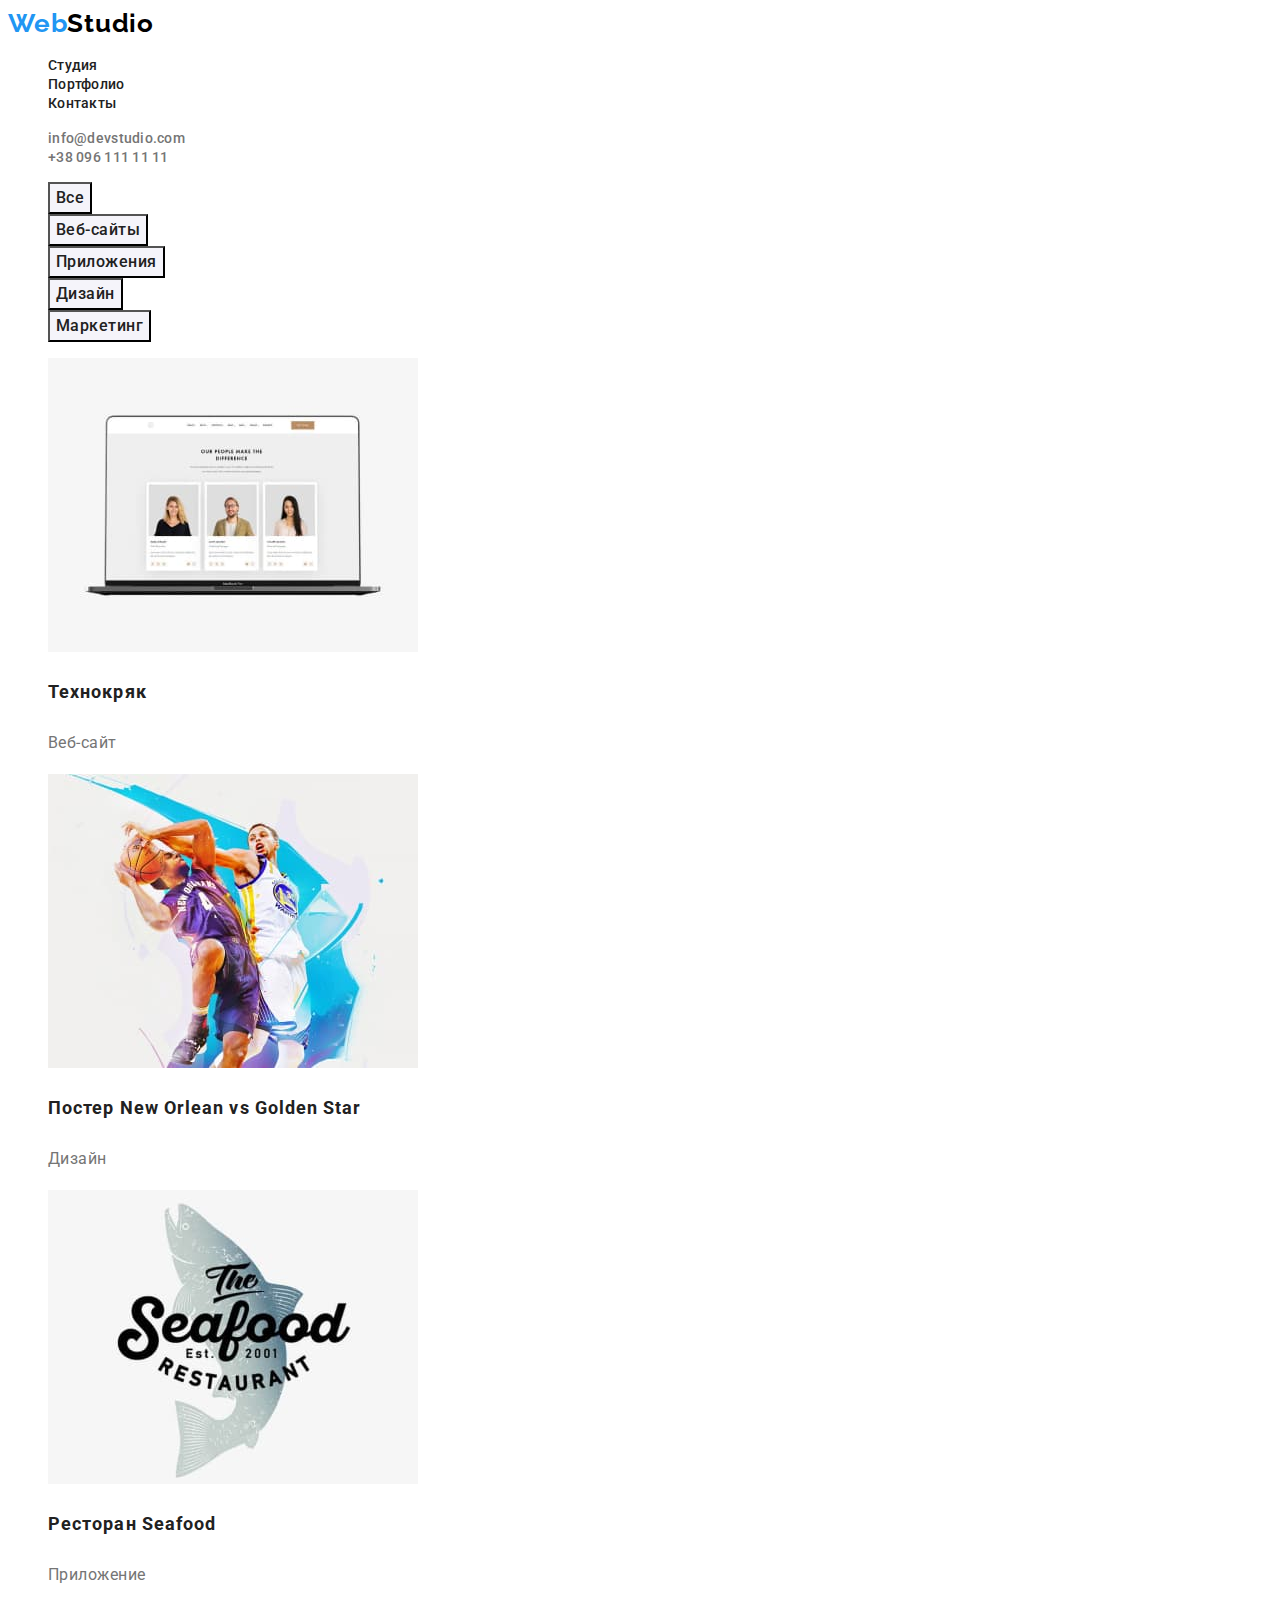
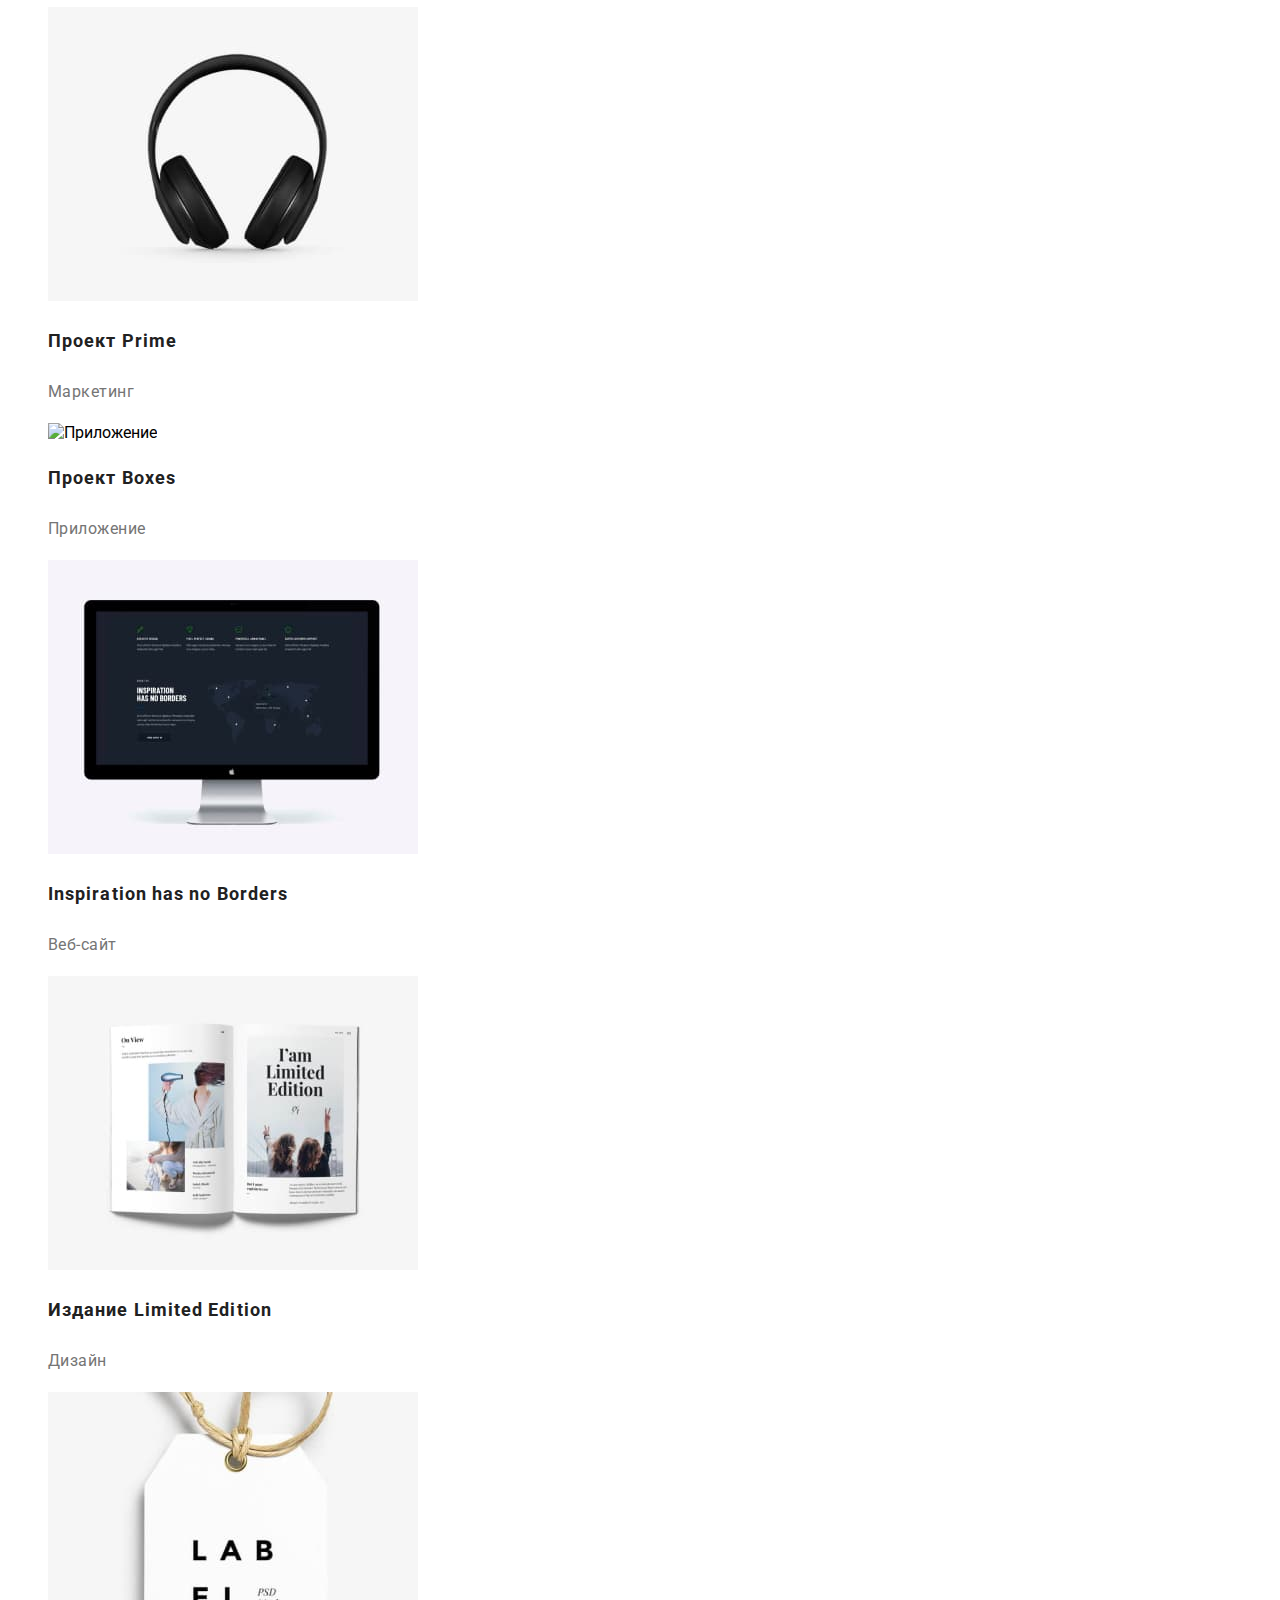
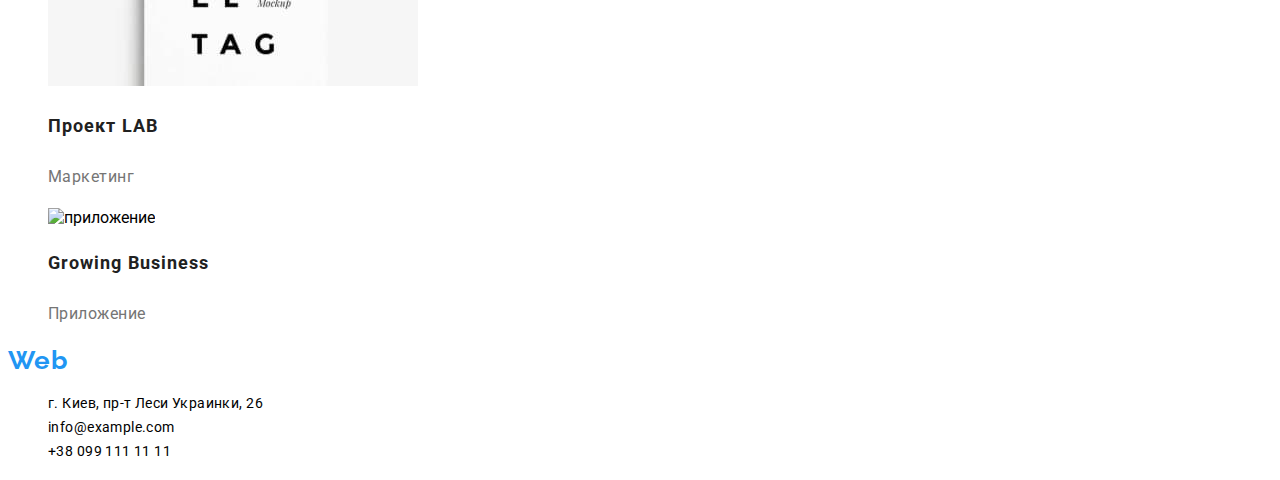
==== portfolio.html @ 3e943349 "дз 3" ====
<!DOCTYPE html>
<html lang="ru">
<head>
    <meta charset="UTF-8">
    <meta http-equiv="X-UA-Compatible" content="IE=edge">
    <meta name="viewport" content="width=device-width, initial-scale=1.0">
    <title>Портфолио</title>
    <link rel="preconnect" href="https://fonts.googleapis.com">
    <link rel="preconnect" href="https://fonts.gstatic.com" crossorigin>
    <link href="https://fonts.googleapis.com/css2?family=Raleway:wght@700&family=Roboto:wght@400;500;700;900&display=swap"
        rel="stylesheet">

    <link rel="stylesheet" href="./css/styles.css">
</head>

<body>
<!---HEADER-->
<header class="page-header">
    <nav class="pege-nav">
        <a class="link logo" href="WebStudio" lang="en">Web<span class="logodark">Studio</span></a>
        <ul class="menu list">
            <li class="menu-item">
                <a class="menu-link link" href="index.html">Студия</a>
            </li>
            <li class="menu-item">
                <a class="menu-link link" href="">Портфолио</a>
            </li>
            <li class="menu-item">
                <a class="menu-link link" href="">Контакты</a>
            </li>
        </ul>
    </nav>
    <ul class="list">
        <li>
            <a class="contact-email link" href="mailto:info@devstudio.com">info@devstudio.com</a>
        </li>
        <li>
            <a class="contact-phone-number link" href="tel:+380961111111">+38 096 111 11 11</a>
        </li>
    </ul>
</header>

<main>
 <!-- GALLERY -->
<section>
    <ul>
       <li class="list">
            <button class="gallery-btn" type="button">Все</button>
       </li>
       <li class="list">
            <button class="gallery-btn" type="button">Веб-сайты</button>
       </li>
       <li class="list">
            <button class="gallery-btn" type="button">Приложения</button>
        </li>
       <li class="list">
            <button class="gallery-btn" type="button">Дизайн</button>
       </li>
       <li class="list">
            <button class="gallery-btn" type="button">Маркетинг</button>
       </li>
    </ul>
    <ul>
        <li class="list">
            <img
                src="./imeges/gallery/websitetehno.jpg"
                alt="Веб-сайт"
                width="370"
                height="294">
            <h3 class="project">Технокряк</h3>
            <p class="form-project">Веб-сайт</p>    
        </li>
        <li class="list">
            <img
            src="./imeges/gallery/designgoldrnstar.jpg"
            alt="Дизайн"
            width="370"
            height="294"></li>
            <h3 class="project">Постер <span lang="en">New Orlean vs Golden Star</span></h3>
            <p class="form-project">Дизайн</p>
        
        <li class="list">
            <img
                src="./imeges/gallery/applicsea.jpg"
                alt="Приложение"
                width="370"
                height="294">
                <h3 class="project">Ресторан <span lang="en">Seafood</span></h3>
                <p class="form-project">Приложение</p>             
        </li>
        <li class="list">
            <img
                src="./imeges/gallery/marketingprime.jpg"
                alt="Маркетинг"
                width="370"
                height="294">
                <h3 class="project">Проект <span lang="en">Prime</span></h3>
                <p class="form-project">Маркетинг</p> 
        </li>
        <li class="list">
            <img
                src="./imeges/gallery/applicboxes.jpg"
                alt="Приложение"
                width="370"
                height="294">
                <h3 class="project">Проект <span lang="en">Boxes</span></h3>
                <p class="form-project">Приложение</p> 
        </li>
        <li class="list">
            <img
                src="./imeges/gallery/websiteborders.jpg"
                alt="Веб-сайт"
                width="370"
                height="294">
                <h3 class="project" lang="en">Inspiration has no Borders</h3>
                <p class="form-project">Веб-сайт</p> 
        </li>
        <li class="list">
            <img
                src="./imeges/gallery/designedition.jpg"
                alt="Дизайн"
                width="370"
                height="294">
                <h3 class="project">Издание <span lang="en">Limited Edition</span></h3>
                <p class="form-project">Дизайн</p> 
        </li>
        <li class="list">
            <img
                src="./imeges/gallery/mahketinglab.jpg"
                alt="Маркетинг"
                width="370"
                height="294">
                <h3 class="project">Проект <span lang="en">LAB</span></h3>
                <p class="form-project">Маркетинг</p> 
        </li>
        <li class="list">
            <img
                src="./imeges/gallery/applicbusiness.jpg"
                alt="приложение"
                width="370"
                height="294">
                <h3 class="project" lang="en">Growing Business</h3>
                <p class="form-project">Приложение</p> 

        </li>
    </ul>
</section>
  
</main>
<!--FOOTER-->
<footer>
    <a class="link logo" href="WebStudio" lang="en">Web<span class="logolight">Studio</span></a>
    <address>
        <ul class="list">
            <li>
                <a class="link adress"
                href="https://goo.gl/maps/aPMMfaf2fwCcFUGt7"
                target="_blank" 
                rel="noopenen noreferrer">
                г. Киев, пр-т Леси Украинки, 26
            </a>
            </li>
            <li>
                <a class="link connection" href="mailto:info@example.com">info@example.com</a>
            </li>
            <li>
                <a class="link connection" href="tel:+380991111111">+38 099 111 11 11</a>
            </li>
        </ul>
    </address>
</footer>


</body>
</html>
---- css/styles.css ----
:root {
   --accent-background-dark:#2F303A;
   --accent-color-text:#757575;
   --accent-color-header: #212121;
}

.list {
    list-style: none;
}

.link {
    text-decoration: none;

}

body {
font-family: 'Roboto', sans-serif;
}
/*================COMPONENTS===============*/

/*================/COMPONENTS==============*/

/*================HEADER===============*/
.page-header {

}

.pege-nav {

}

.logo {
    font-family: 'Raleway', sans-serif;
    font-weight: 700;
    font-size: 26px;
    line-height: 1.19;
    letter-spacing: 0.03em;
    color: #2196F3;
}
.logodark {
    color: #000;
}
.menu {

}

.menu-item {

}

.menu-link {
    font-family: 'Roboto', sans-serif;
    font-weight: 500;
    font-size: 14px;
    line-height: 1.14;
    letter-spacing: 0.02em;
    color:var(--accent-color-header);

}
.menu-link:hover,
.menu-link:focus {
    color: #2196F3;
}

.contact-phone-number {
    font-weight: 500;
    font-size: 14px;
    line-height: 1.14;
    letter-spacing: 0.02em;
    color:var(--accent-color-text);
}
.contact-phone-number:hover,
.contact-phone-number:focus {
    color: #2196F3;
}

.contact-email {
    font-weight: 500;
    font-size: 14px;
    line-height: 1.14;
    letter-spacing: 0.02em;
    color:var(--accent-color-text);
}

.contact-email:hover,
.contact-email:focus {
    color: #2196F3;
}
/*================/HEADER===============*/

/*==============HERO=======================*/
.main-title {
    font-weight: 900;
    font-size: 44px;
    line-height: 1.36;
    text-align: center;
    letter-spacing: 0.06em;
    text-transform: uppercase;
    color: #000;
    /*color: #FFFFFF;*/
}

.modal-btn {
    font-family: 'Roboto', sans-serif;
    width: 200px;
    background: #2196F3;
    box-shadow: 0px 4px 4px rgba(0, 0, 0, 0.15);
    border-radius: 4px;
    cursor: pointer;
    font-weight: 700;
    font-size: 16px;
    line-height: 1.88;
    letter-spacing: 0.06em;
    color: #FFFFFF;
}
/*==============/HERO=======================*/

/*===============DESCRIPTION==========*/
.section-description {
    font-weight: 400;
    font-size: 14px;
    line-height: 1.71;
    letter-spacing: 0.03em;
    color:var(--accent-color-text);
}

.title-description {
    font-weight: 700;
    font-size: 14px;
    line-height: 1.14;
    letter-spacing: 0.03em;
    text-transform: uppercase;
    color:var(--accent-color-header);
}
/*===============/DESCRIPTION==========*/

/*===========COLLECTIVE===============*/
.name {
    font-weight: 500;
    font-size: 16px;
    line-height: 1.19;
    text-align: center;
    letter-spacing: 0.03em;
    color:var(--accent-color-header);
}

.profession {
    font-weight: 400;
    font-size: 16px;
    line-height: 1.19;
    text-align: center;
    letter-spacing: 0.03em;
    color:var(--accent-color-text);
}

.title-section {
    font-weight: 700;
    font-size: 36px;
    line-height: 1.17;
    text-align: center;
    letter-spacing: 0.03em;
    color:var(--accent-color-header);
}
/*===========/COLLECTIVE===============*/

/*==============GALLERY================*/
.services {
    font-weight: 500;
    font-size: 16px;
    line-height: 1.63;
    text-align: center;
    letter-spacing: 0.03em;
    color: var(--accent-color-header);
}
 .gallery-btn {
    font-family: 'Roboto', sans-serif;
    font-weight: 500;
    font-size: 16px;
    line-height: 1.63;
    text-align: center;
    letter-spacing: 0.03em;
    color: var(--accent-color-header);
    background: #F5F4FA;   

 }
 .gallery-btn:hover,
 .gallery-btn:focus {
    color: #FFFFFF;
    background: #2196F3;
 }

 .project {
    font-weight: 700;
    font-size: 18px;
    line-height: 2;
    letter-spacing: 0.06em;
    color: var(--accent-color-header);
 }

.form-project {
    font-weight: 400;
    font-size: 16px;
    line-height: 1.88;
    letter-spacing: 0.03em;
    color:var(--accent-color-text);
}


/*==============/GALLERY================*/

/*================FOOTER========*/
.logolight {
    color: #FFFFFF;
}

.adress {
    font-style: normal;
    font-weight: 400;
    font-size: 14px;
    line-height: 1.71;
    letter-spacing: 0.03em;
    color: #000;
    /*color: #FFFFFF;*/
}

.connection {
    font-style: normal;
    font-weight: 400;
    font-size: 14px;
    line-height: 1.71;
    letter-spacing: 0.03em;
    color: #000;
    /*color: rgba(255, 255, 255, 0.6);*/
}
/*=================/FOOTER========*/
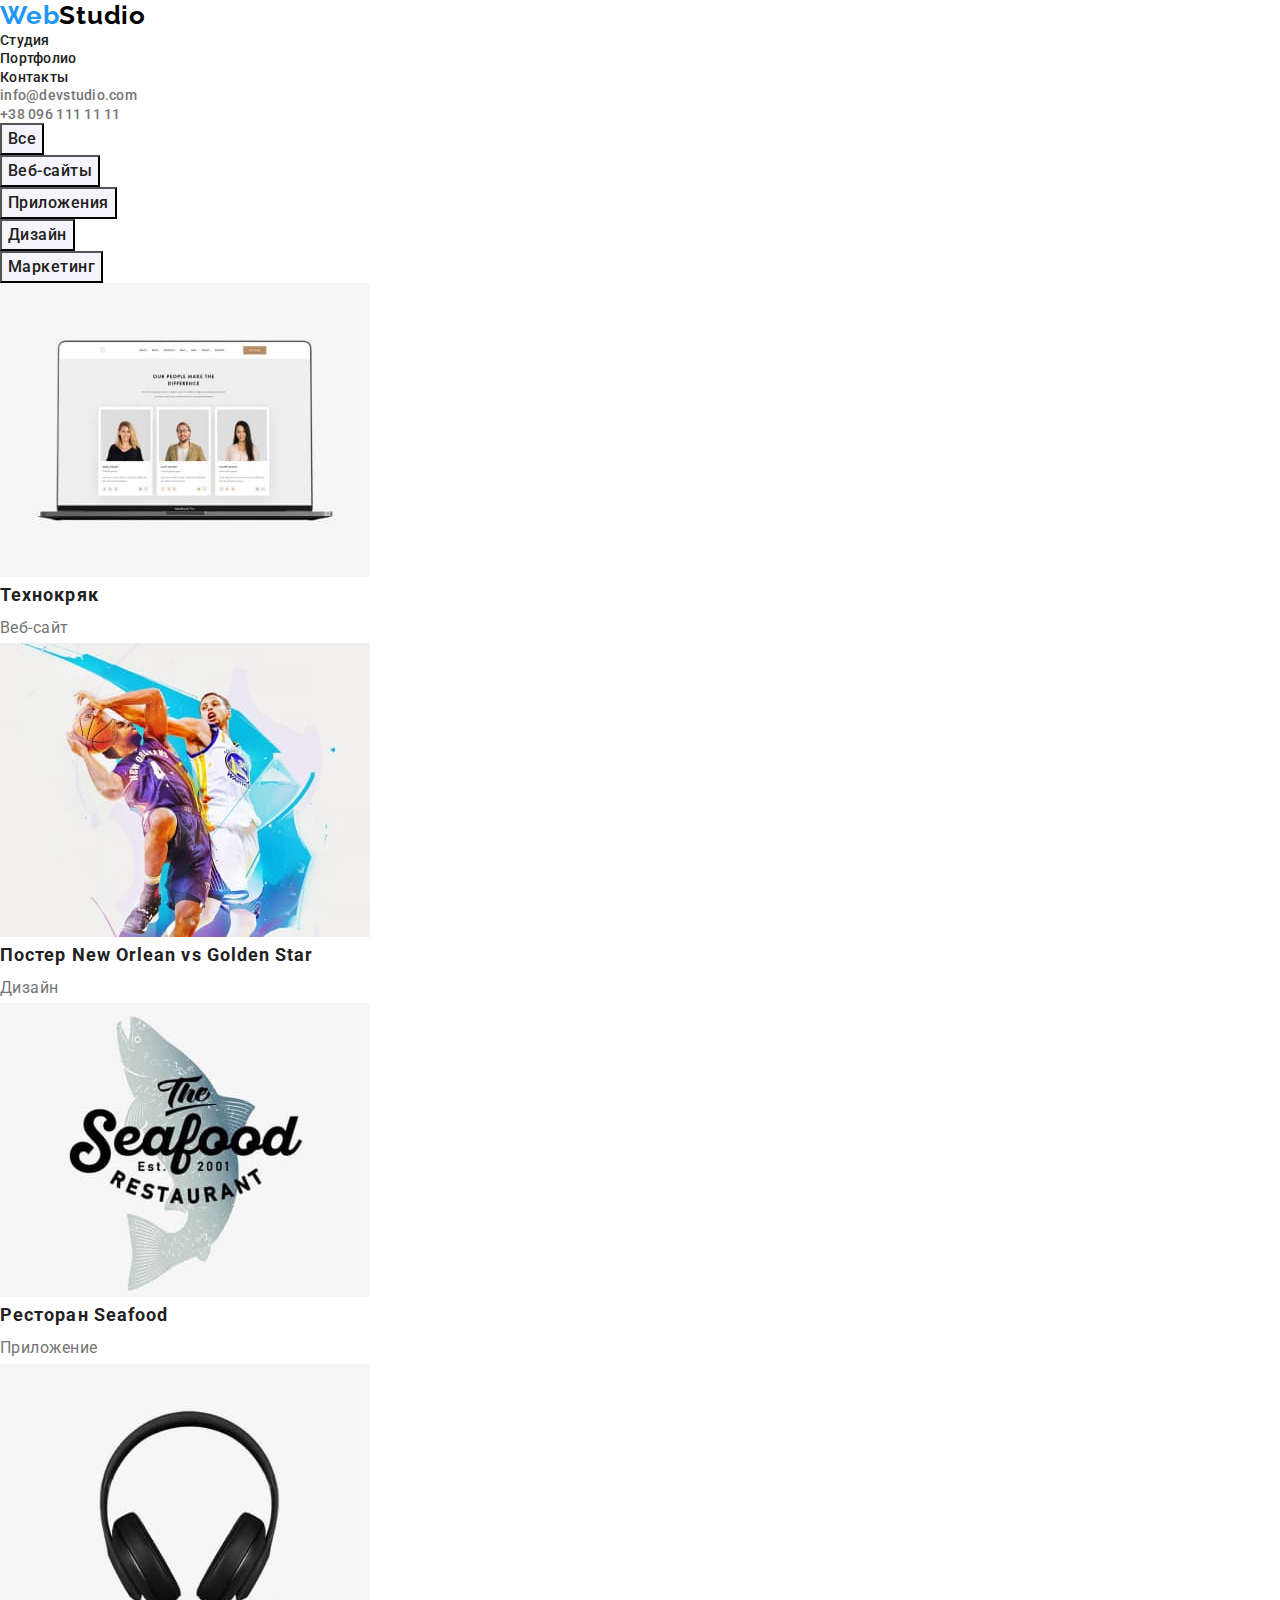
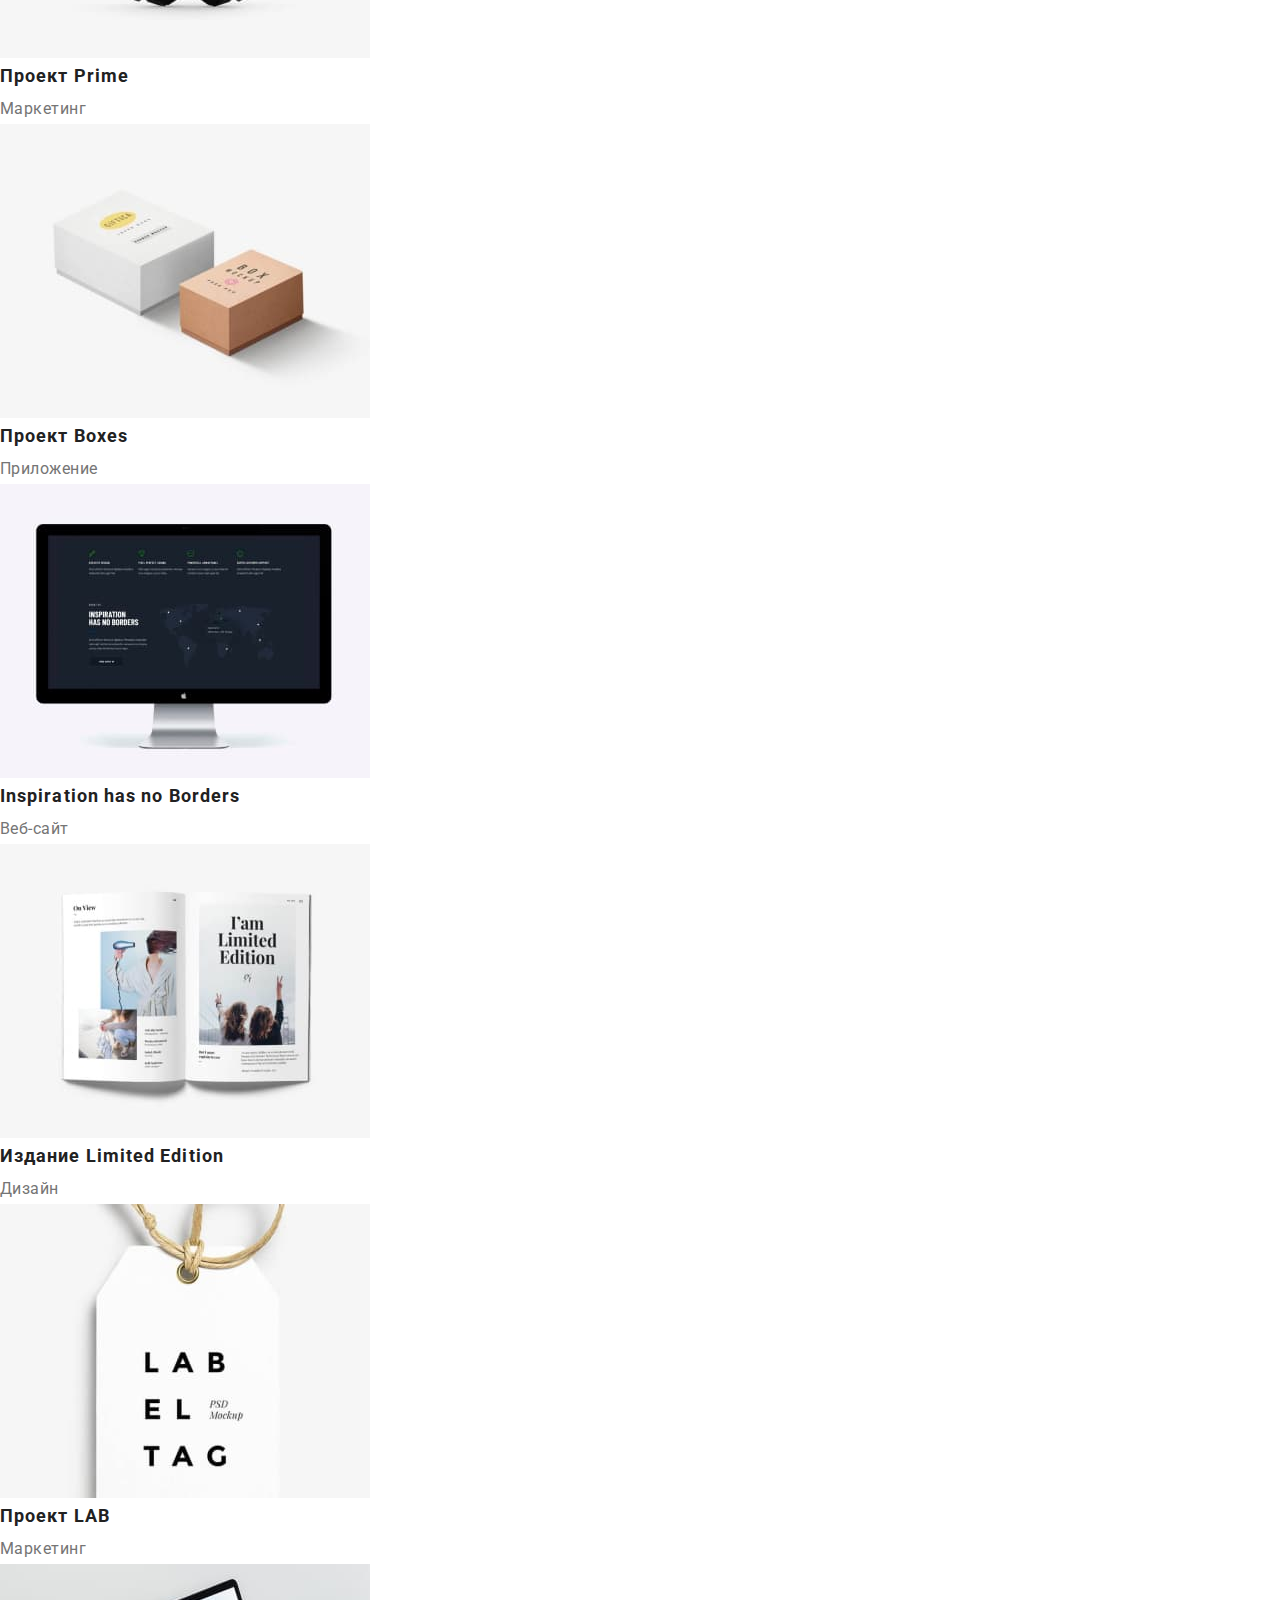
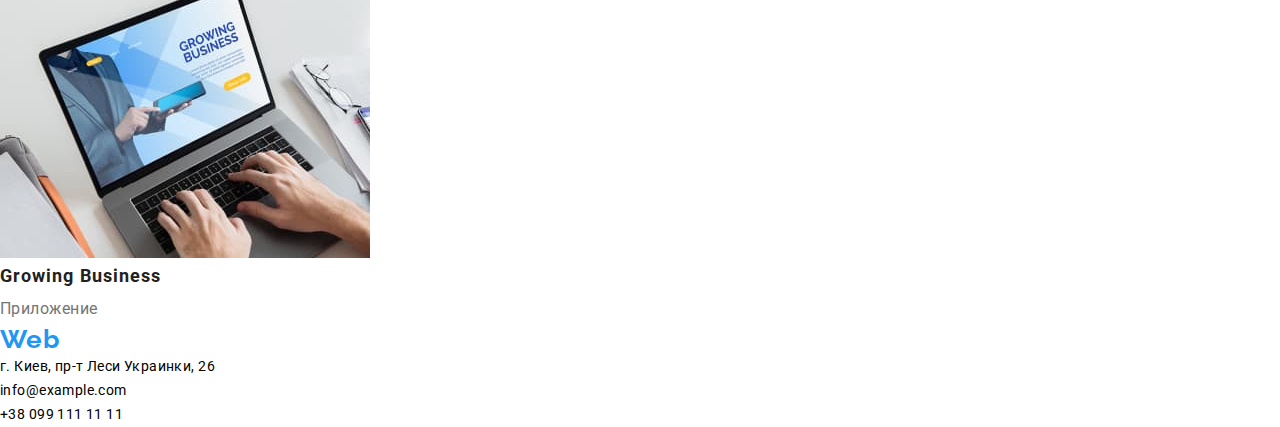
==== commit 455245d5: "дз 3 основа" ====
--- a/portfolio.html
+++ b/portfolio.html
@@ -5,6 +5,7 @@
     <meta http-equiv="X-UA-Compatible" content="IE=edge">
     <meta name="viewport" content="width=device-width, initial-scale=1.0">
     <title>Портфолио</title>
+    <link rel="stylesheet" href="https://cdn.jsdelivr.net/npm/modern-normalize@1.1.0/modern-normalize.min.css">
     <link rel="preconnect" href="https://fonts.googleapis.com">
     <link rel="preconnect" href="https://fonts.gstatic.com" crossorigin>
     <link href="https://fonts.googleapis.com/css2?family=Raleway:wght@700&family=Roboto:wght@400;500;700;900&display=swap"
--- a/css/styles.css
+++ b/css/styles.css
@@ -2,6 +2,7 @@
    --accent-background-dark:#2F303A;
    --accent-color-text:#757575;
    --accent-color-header: #212121;
+   --blue-color:#2196F3;
 }
 
 .list {
@@ -10,8 +11,30 @@
 
 .link {
     text-decoration: none;
-
-}
+}
+h1,
+h2,
+h3,
+h4,
+p{
+    margin-top: 0;
+    margin-bottom: 0;
+}
+ul,
+ol {
+    margin-top: 0;
+    margin-bottom: 0;
+    padding-left: 0;
+}
+img{
+    display: block;
+}
+/*address {
+    font-style: normal;
+}
+button {
+    cursor: pointer;
+}*/
 
 body {
 font-family: 'Roboto', sans-serif;
@@ -35,7 +58,7 @@
     font-size: 26px;
     line-height: 1.19;
     letter-spacing: 0.03em;
-    color: #2196F3;
+    color: var(--blue-color);
 }
 .logodark {
     color: #000;
@@ -59,7 +82,7 @@
 }
 .menu-link:hover,
 .menu-link:focus {
-    color: #2196F3;
+    color: var(--blue-color);
 }
 
 .contact-phone-number {
@@ -71,7 +94,7 @@
 }
 .contact-phone-number:hover,
 .contact-phone-number:focus {
-    color: #2196F3;
+    color:var(--blue-color);
 }
 
 .contact-email {
@@ -84,7 +107,7 @@
 
 .contact-email:hover,
 .contact-email:focus {
-    color: #2196F3;
+    color: var(--blue-color);
 }
 /*================/HEADER===============*/
 
@@ -103,7 +126,7 @@
 .modal-btn {
     font-family: 'Roboto', sans-serif;
     width: 200px;
-    background: #2196F3;
+    background: var(--blue-color);
     box-shadow: 0px 4px 4px rgba(0, 0, 0, 0.15);
     border-radius: 4px;
     cursor: pointer;
@@ -186,7 +209,7 @@
  .gallery-btn:hover,
  .gallery-btn:focus {
     color: #FFFFFF;
-    background: #2196F3;
+    background: var(--blue-color);
  }
 
  .project {
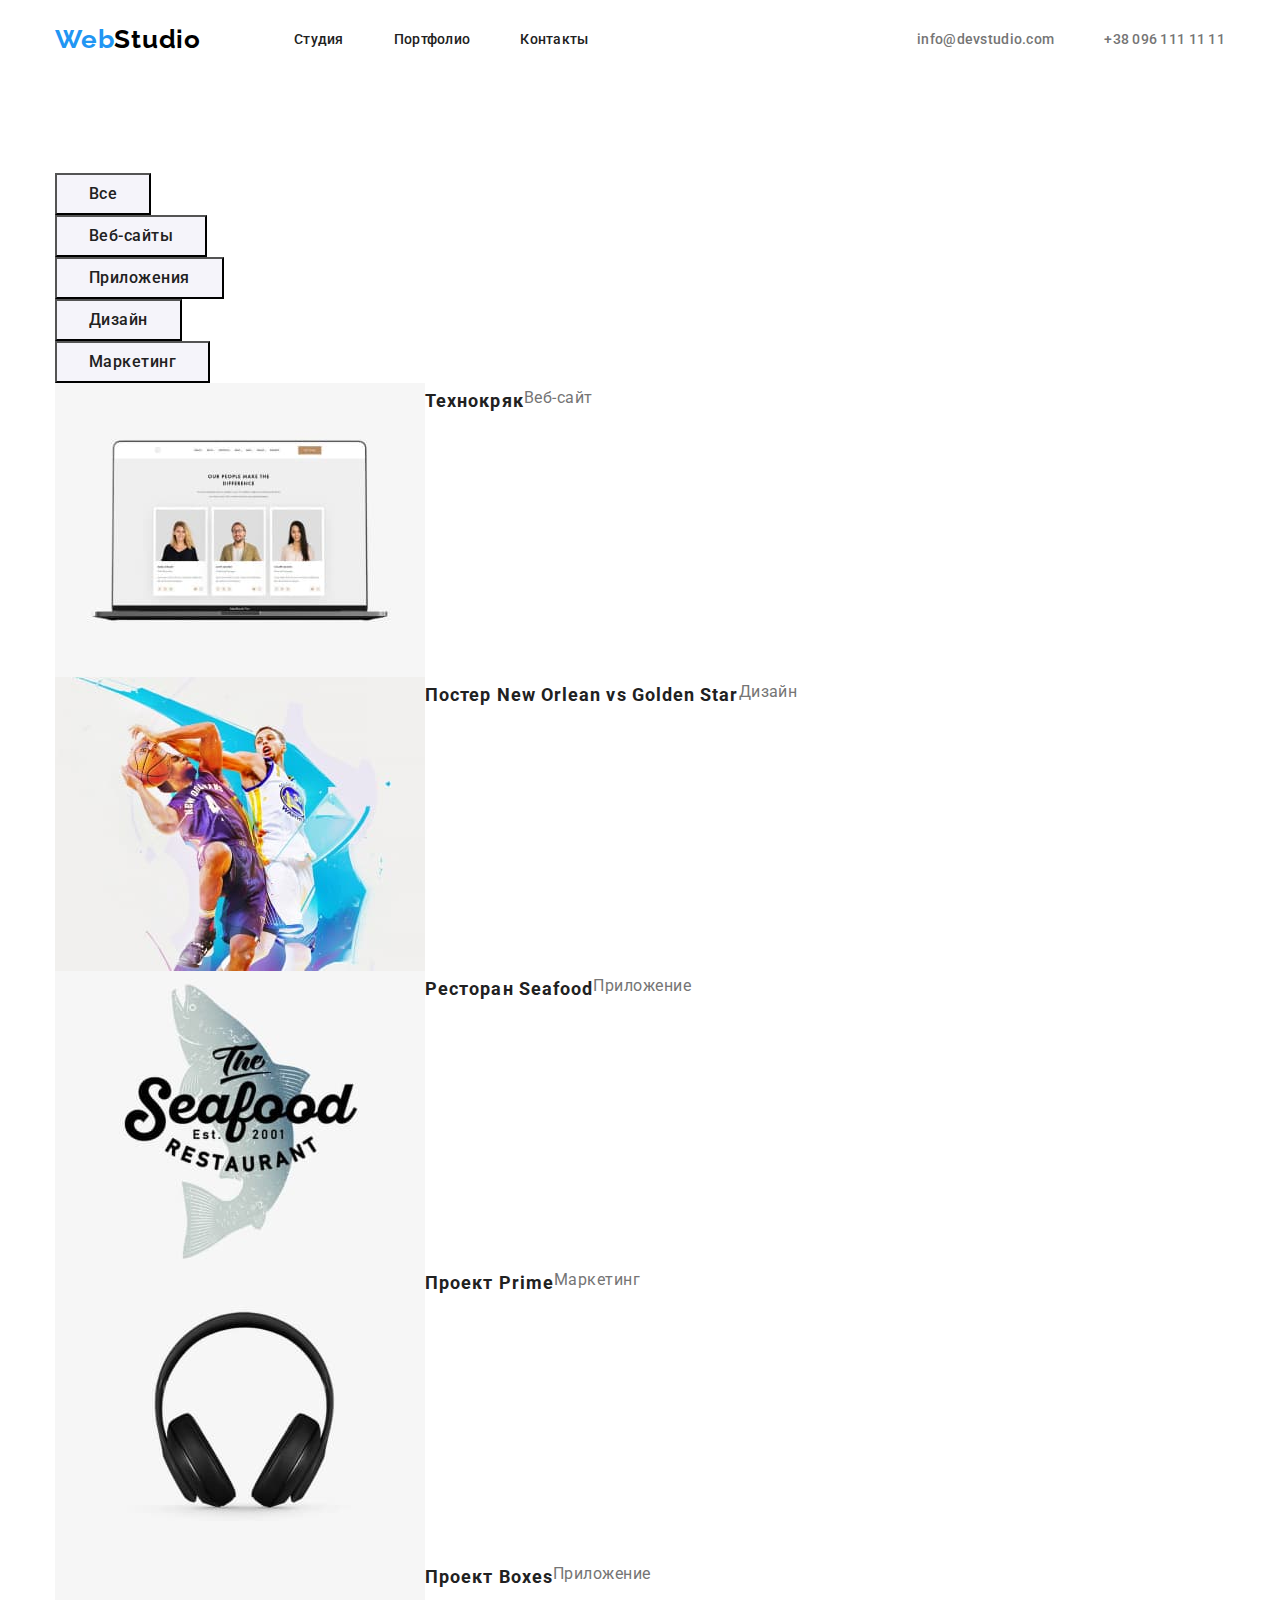
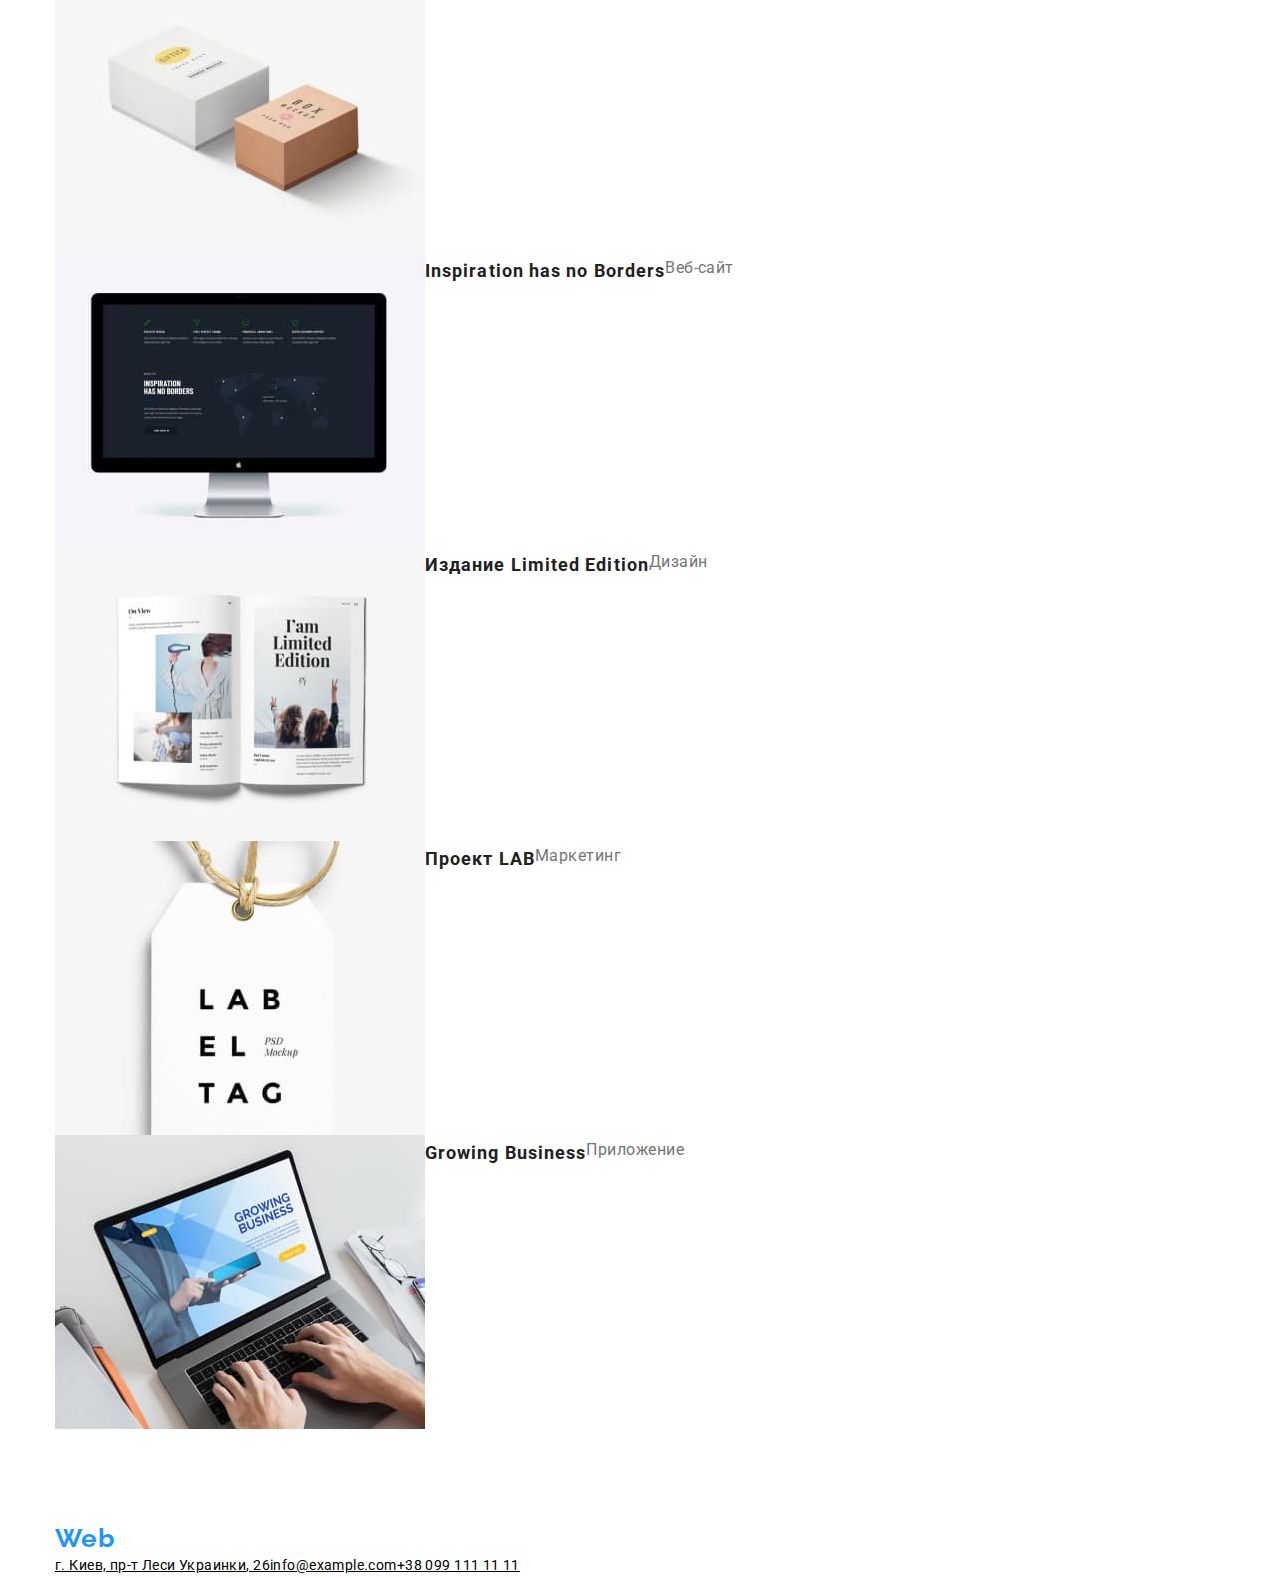
==== commit 21065089: "ДЗ 3 перша половина" ====
--- a/portfolio.html
+++ b/portfolio.html
@@ -5,172 +5,175 @@
     <meta http-equiv="X-UA-Compatible" content="IE=edge">
     <meta name="viewport" content="width=device-width, initial-scale=1.0">
     <title>Портфолио</title>
-    <link rel="stylesheet" href="https://cdn.jsdelivr.net/npm/modern-normalize@1.1.0/modern-normalize.min.css">
-    <link rel="preconnect" href="https://fonts.googleapis.com">
+        <link rel="preconnect" href="https://fonts.googleapis.com">
     <link rel="preconnect" href="https://fonts.gstatic.com" crossorigin>
     <link href="https://fonts.googleapis.com/css2?family=Raleway:wght@700&family=Roboto:wght@400;500;700;900&display=swap"
         rel="stylesheet">
-
+    <link rel="stylesheet" href="https://cdn.jsdelivr.net/npm/modern-normalize@1.1.0/modern-normalize.min.css">
     <link rel="stylesheet" href="./css/styles.css">
 </head>
 
 <body>
 <!---HEADER-->
-<header class="page-header">
-    <nav class="pege-nav">
-        <a class="link logo" href="WebStudio" lang="en">Web<span class="logodark">Studio</span></a>
-        <ul class="menu list">
-            <li class="menu-item">
-                <a class="menu-link link" href="index.html">Студия</a>
-            </li>
-            <li class="menu-item">
-                <a class="menu-link link" href="">Портфолио</a>
-            </li>
-            <li class="menu-item">
-                <a class="menu-link link" href="">Контакты</a>
-            </li>
-        </ul>
-    </nav>
-    <ul class="list">
-        <li>
-            <a class="contact-email link" href="mailto:info@devstudio.com">info@devstudio.com</a>
-        </li>
-        <li>
-            <a class="contact-phone-number link" href="tel:+380961111111">+38 096 111 11 11</a>
-        </li>
-    </ul>
-</header>
+    <header class="page-header">
+        <div class="container page-heder-container">
+            <nav class="pege-nav">
+                <a class="link logo" href="WebStudio" lang="en">Web<span class="logodark">Studio</span></a>
+                <ul class="menu list">
+                    <li class="menu-item">
+                        <a class="menu-link link" href="index.html">Студия</a>
+                    </li>
+                    <li class="menu-item">
+                        <a class="menu-link link" href="">Портфолио</a>
+                    </li>
+                    <li class="menu-item">
+                        <a class="menu-link link" href="">Контакты</a>
+                    </li>
+                </ul>
+            </nav>
+                <ul class="list">
+                    <li>
+                        <a class="contact-email link" href="mailto:info@devstudio.com">info@devstudio.com</a>
+                    </li>
+                    <li>
+                        <a class="contact-phone-number link" href="tel:+380961111111">+38 096 111 11 11</a>
+                    </li>
+                </ul>
+        </div>
+    </header>
 
 <main>
  <!-- GALLERY -->
-<section>
-    <ul>
-       <li class="list">
-            <button class="gallery-btn" type="button">Все</button>
-       </li>
-       <li class="list">
-            <button class="gallery-btn" type="button">Веб-сайты</button>
-       </li>
-       <li class="list">
-            <button class="gallery-btn" type="button">Приложения</button>
-        </li>
-       <li class="list">
-            <button class="gallery-btn" type="button">Дизайн</button>
-       </li>
-       <li class="list">
-            <button class="gallery-btn" type="button">Маркетинг</button>
-       </li>
-    </ul>
-    <ul>
-        <li class="list">
-            <img
-                src="./imeges/gallery/websitetehno.jpg"
-                alt="Веб-сайт"
-                width="370"
-                height="294">
-            <h3 class="project">Технокряк</h3>
-            <p class="form-project">Веб-сайт</p>    
-        </li>
-        <li class="list">
-            <img
-            src="./imeges/gallery/designgoldrnstar.jpg"
-            alt="Дизайн"
-            width="370"
-            height="294"></li>
-            <h3 class="project">Постер <span lang="en">New Orlean vs Golden Star</span></h3>
-            <p class="form-project">Дизайн</p>
-        
-        <li class="list">
-            <img
-                src="./imeges/gallery/applicsea.jpg"
-                alt="Приложение"
-                width="370"
-                height="294">
-                <h3 class="project">Ресторан <span lang="en">Seafood</span></h3>
-                <p class="form-project">Приложение</p>             
-        </li>
-        <li class="list">
-            <img
-                src="./imeges/gallery/marketingprime.jpg"
-                alt="Маркетинг"
-                width="370"
-                height="294">
-                <h3 class="project">Проект <span lang="en">Prime</span></h3>
-                <p class="form-project">Маркетинг</p> 
-        </li>
-        <li class="list">
-            <img
-                src="./imeges/gallery/applicboxes.jpg"
-                alt="Приложение"
-                width="370"
-                height="294">
-                <h3 class="project">Проект <span lang="en">Boxes</span></h3>
-                <p class="form-project">Приложение</p> 
-        </li>
-        <li class="list">
-            <img
-                src="./imeges/gallery/websiteborders.jpg"
-                alt="Веб-сайт"
-                width="370"
-                height="294">
-                <h3 class="project" lang="en">Inspiration has no Borders</h3>
-                <p class="form-project">Веб-сайт</p> 
-        </li>
-        <li class="list">
-            <img
-                src="./imeges/gallery/designedition.jpg"
-                alt="Дизайн"
-                width="370"
-                height="294">
-                <h3 class="project">Издание <span lang="en">Limited Edition</span></h3>
-                <p class="form-project">Дизайн</p> 
-        </li>
-        <li class="list">
-            <img
-                src="./imeges/gallery/mahketinglab.jpg"
-                alt="Маркетинг"
-                width="370"
-                height="294">
-                <h3 class="project">Проект <span lang="en">LAB</span></h3>
-                <p class="form-project">Маркетинг</p> 
-        </li>
-        <li class="list">
-            <img
-                src="./imeges/gallery/applicbusiness.jpg"
-                alt="приложение"
-                width="370"
-                height="294">
-                <h3 class="project" lang="en">Growing Business</h3>
-                <p class="form-project">Приложение</p> 
-
-        </li>
-    </ul>
-</section>
+    <section class="gallery-section">
+        <div class="container">
+            <ul>
+                <li class="list">
+                    <button class="gallery-btn" type="button">Все</button>
+                </li>
+                <li class="list">
+                    <button class="gallery-btn" type="button">Веб-сайты</button>
+                </li>
+                <li class="list">
+                    <button class="gallery-btn" type="button">Приложения</button>
+                </li>
+                <li class="list">
+                    <button class="gallery-btn" type="button">Дизайн</button>
+                </li>
+                <li class="list">
+                    <button class="gallery-btn" type="button">Маркетинг</button>
+                </li>
+            </ul>
+            <ul>
+                <li class="list">
+                    <img
+                        src="./imeges/gallery/websitetehno.jpg"
+                        alt="Веб-сайт"
+                        width="370"
+                        height="294">
+                    <h3 class="project">Технокряк</h3>
+                    <p class="form-project">Веб-сайт</p>    
+                </li>
+                <li class="list">
+                    <img
+                        src="./imeges/gallery/designgoldrnstar.jpg"
+                        alt="Дизайн"
+                        width="370"
+                        height="294">
+                    <h3 class="project">Постер <span lang="en">New Orlean vs Golden Star</span></h3>
+                    <p class="form-project">Дизайн</p>
+                </li>
+                <li class="list">
+                    <img
+                        src="./imeges/gallery/applicsea.jpg"
+                        alt="Приложение"
+                        width="370"
+                        height="294">
+                    <h3 class="project">Ресторан <span lang="en">Seafood</span></h3>
+                    <p class="form-project">Приложение</p>             
+                </li>
+                <li class="list">
+                    <img
+                        src="./imeges/gallery/marketingprime.jpg"
+                        alt="Маркетинг"
+                        width="370"
+                        height="294">
+                    <h3 class="project">Проект <span lang="en">Prime</span></h3>
+                    <p class="form-project">Маркетинг</p> 
+                </li>
+                <li class="list">
+                    <img
+                        src="./imeges/gallery/applicboxes.jpg"
+                        alt="Приложение"
+                        width="370"
+                        height="294">
+                    <h3 class="project">Проект <span lang="en">Boxes</span></h3>
+                    <p class="form-project">Приложение</p> 
+                </li>
+                <li class="list">
+                    <img
+                        src="./imeges/gallery/websiteborders.jpg"
+                        alt="Веб-сайт"
+                        width="370"
+                        height="294">
+                    <h3 class="project" lang="en">Inspiration has no Borders</h3>
+                    <p class="form-project">Веб-сайт</p> 
+                </li>
+                <li class="list">
+                    <img
+                        src="./imeges/gallery/designedition.jpg"
+                        alt="Дизайн"
+                        width="370"
+                        height="294">
+                    <h3 class="project">Издание <span lang="en">Limited Edition</span></h3>
+                    <p class="form-project">Дизайн</p> 
+                </li>
+                <li class="list">
+                    <img
+                        src="./imeges/gallery/mahketinglab.jpg"
+                        alt="Маркетинг"
+                        width="370"
+                        height="294">
+                    <h3 class="project">Проект <span lang="en">LAB</span></h3>
+                    <p class="form-project">Маркетинг</p> 
+                </li>
+                <li class="list">
+                    <img
+                        src="./imeges/gallery/applicbusiness.jpg"
+                        alt="приложение"
+                        width="370"
+                        height="294">
+                        <h3 class="project" lang="en">Growing Business</h3>
+                        <p class="form-project">Приложение</p> 
+                </li>
+            </ul>
+        </div>
+    </section>
   
 </main>
 <!--FOOTER-->
-<footer>
-    <a class="link logo" href="WebStudio" lang="en">Web<span class="logolight">Studio</span></a>
-    <address>
-        <ul class="list">
-            <li>
-                <a class="link adress"
-                href="https://goo.gl/maps/aPMMfaf2fwCcFUGt7"
-                target="_blank" 
-                rel="noopenen noreferrer">
-                г. Киев, пр-т Леси Украинки, 26
-            </a>
-            </li>
-            <li>
-                <a class="link connection" href="mailto:info@example.com">info@example.com</a>
-            </li>
-            <li>
-                <a class="link connection" href="tel:+380991111111">+38 099 111 11 11</a>
-            </li>
-        </ul>
-    </address>
-</footer>
-
+    <footer>
+        <div class="container">
+            <a class="link logo" href="WebStudio" lang="en">Web<span class="logolight">Studio</span></a>
+            <address>
+                <ul class="list">
+                    <li>
+                        <a class="link-footer adress"
+                            href="https://goo.gl/maps/aPMMfaf2fwCcFUGt7"
+                            target="_blank" 
+                            rel="noopenen noreferrer">
+                        г. Киев, пр-т Леси Украинки, 26
+                        </a>
+                    </li>
+                    <li>
+                        <a class="link-footer connection" href="mailto:info@example.com">info@example.com</a>
+                    </li>
+                    <li>
+                        <a class="link-footer connection" href="tel:+380991111111">+38 099 111 11 11</a>
+                    </li>
+                </ul>
+            </address>
+        </div>    
+    </footer>
 
 </body>
 </html>
--- a/css/styles.css
+++ b/css/styles.css
@@ -7,6 +7,7 @@
 
 .list {
     list-style: none;
+    display: flex;
 }
 
 .link {
@@ -31,25 +32,39 @@
 }
 /*address {
     font-style: normal;
-}
+}*/
 button {
     cursor: pointer;
-}*/
+}
 
 body {
 font-family: 'Roboto', sans-serif;
 }
+.container {
+    width: 1200px;
+    margin-left: auto;
+    margin-right: auto;
+    padding-left: 15px;
+    padding-right: 15px;
+}
+
 /*================COMPONENTS===============*/
 
 /*================/COMPONENTS==============*/
 
 /*================HEADER===============*/
+.page-heder-container {
+    display: flex;
+    align-items: center;
+    justify-content: space-between;
+}
 .page-header {
 
 }
 
 .pege-nav {
-
+display: flex;
+align-items: center;
 }
 
 .logo {
@@ -59,16 +74,20 @@
     line-height: 1.19;
     letter-spacing: 0.03em;
     color: var(--blue-color);
+    margin-right: 93px;
+    padding-top: 24px;
+    padding-bottom: 24px;
 }
 .logodark {
     color: #000;
 }
 .menu {
-
-}
-
-.menu-item {
-
+display: flex;
+
+}
+
+.menu-item:not(:last-child) {
+margin-right: 50px;
 }
 
 .menu-link {
@@ -91,7 +110,7 @@
     line-height: 1.14;
     letter-spacing: 0.02em;
     color:var(--accent-color-text);
-}
+    }
 .contact-phone-number:hover,
 .contact-phone-number:focus {
     color:var(--blue-color);
@@ -103,6 +122,8 @@
     line-height: 1.14;
     letter-spacing: 0.02em;
     color:var(--accent-color-text);
+    margin-left: auto;
+    margin-right: 50px;
 }
 
 .contact-email:hover,
@@ -112,6 +133,12 @@
 /*================/HEADER===============*/
 
 /*==============HERO=======================*/
+.hero {
+    padding-top: 200px;
+    padding-bottom: 200px;
+background: var(--accent-background-dark);
+}
+
 .main-title {
     font-weight: 900;
     font-size: 44px;
@@ -119,17 +146,18 @@
     text-align: center;
     letter-spacing: 0.06em;
     text-transform: uppercase;
-    color: #000;
-    /*color: #FFFFFF;*/
+    color: #FFFFFF;
 }
 
 .modal-btn {
     font-family: 'Roboto', sans-serif;
-    width: 200px;
+    padding-top: 8px;
+    padding-bottom: 8px;
+    padding-left: 30px;
+    padding-right: 30px;
     background: var(--blue-color);
     box-shadow: 0px 4px 4px rgba(0, 0, 0, 0.15);
     border-radius: 4px;
-    cursor: pointer;
     font-weight: 700;
     font-size: 16px;
     line-height: 1.88;
@@ -140,6 +168,11 @@
 
 /*===============DESCRIPTION==========*/
 .section-description {
+padding-top: 94px;
+padding-bottom: 94px;
+}
+
+.text-description {
     font-weight: 400;
     font-size: 14px;
     line-height: 1.71;
@@ -157,7 +190,22 @@
 }
 /*===============/DESCRIPTION==========*/
 
+/*================WORKING=============*/
+.section-working {
+    padding-top: 94px;
+    padding-bottom: 94px;
+}
+
+/*================/WORKING=============*/
+
 /*===========COLLECTIVE===============*/
+.collective-section {
+    padding-top: 186px;
+    padding-bottom: 94px;
+    background: #F5F4FA;
+
+}
+
 .name {
     font-weight: 500;
     font-size: 16px;
@@ -187,6 +235,11 @@
 /*===========/COLLECTIVE===============*/
 
 /*==============GALLERY================*/
+.gallery-section {
+    padding-top: 94px;
+    padding-bottom: 94px;
+}
+
 .services {
     font-weight: 500;
     font-size: 16px;
@@ -197,6 +250,10 @@
 }
  .gallery-btn {
     font-family: 'Roboto', sans-serif;
+    padding-top: 6px;
+    padding-bottom: 6px;
+    padding-left: 32px;
+    padding-right: 32px;
     font-weight: 500;
     font-size: 16px;
     line-height: 1.63;
@@ -255,5 +312,8 @@
     color: #000;
     /*color: rgba(255, 255, 255, 0.6);*/
 }
+.link-footer {
+
+}
 /*=================/FOOTER========*/
 
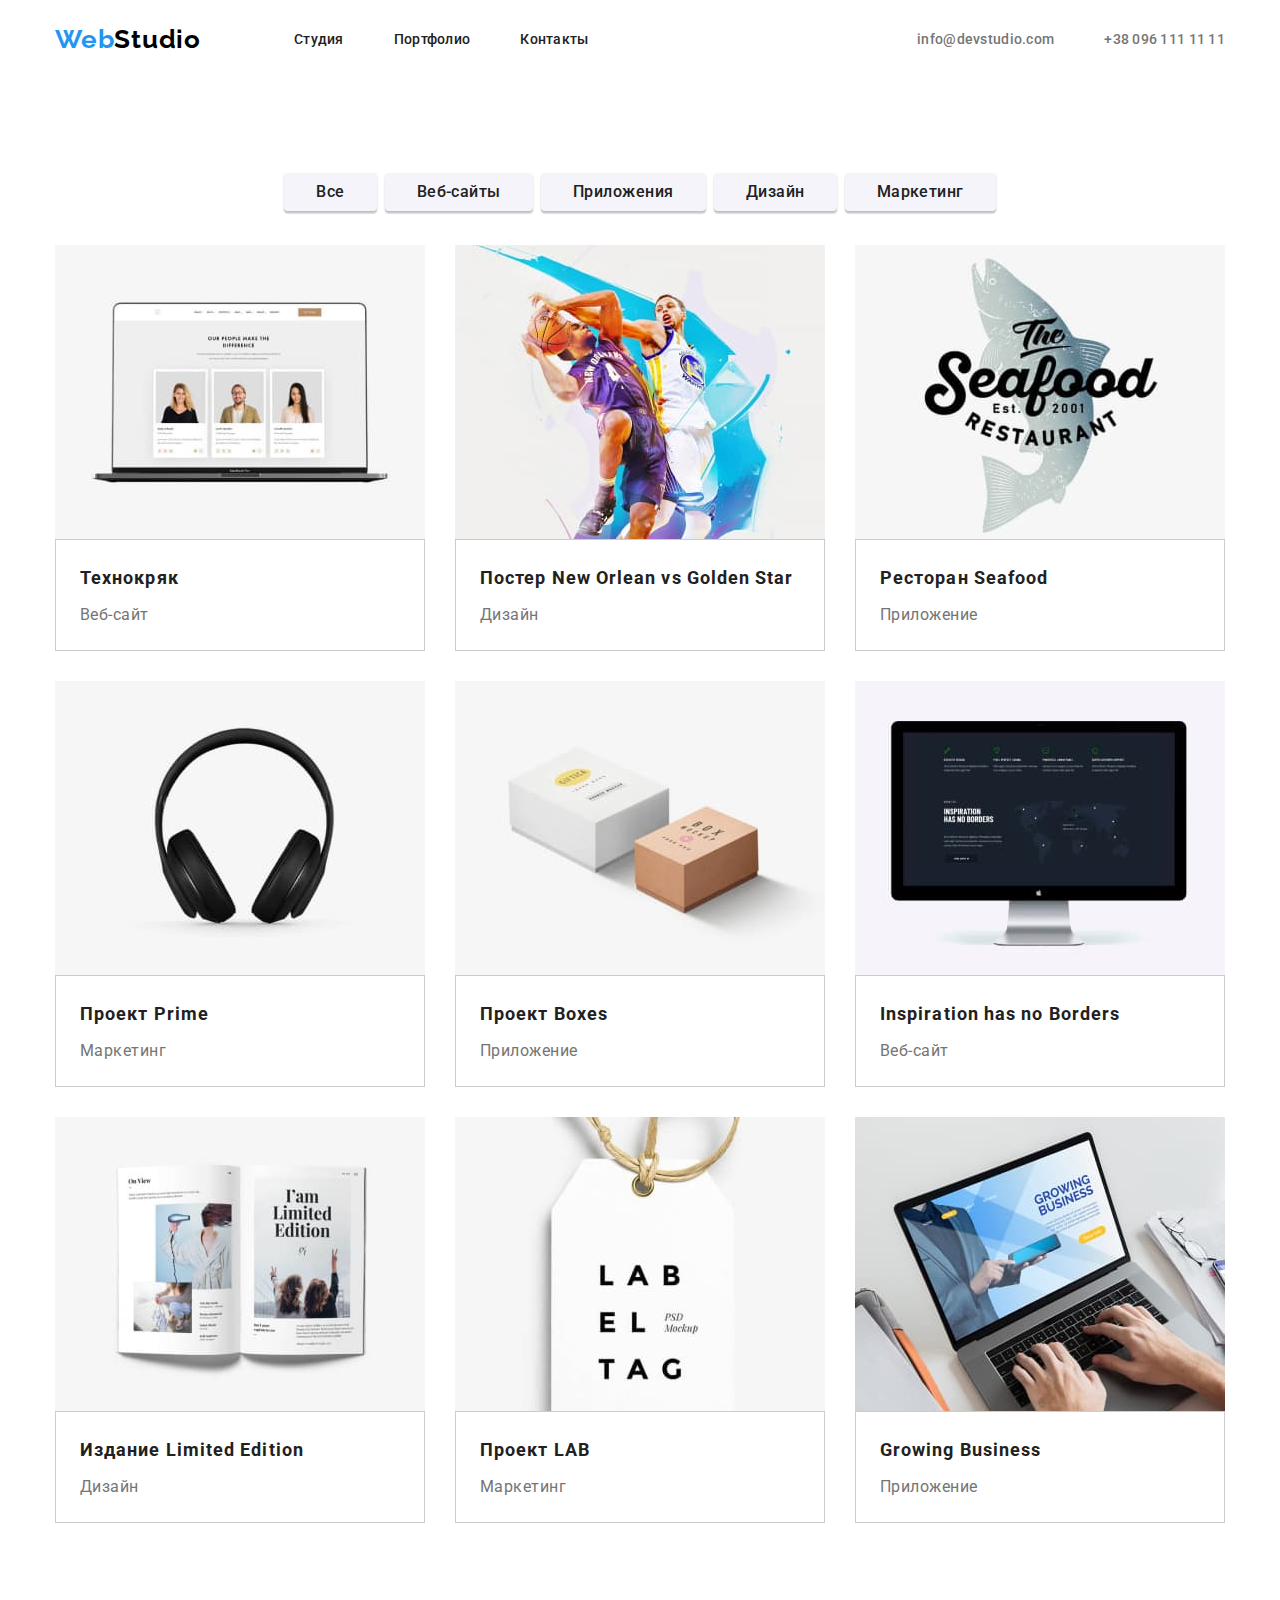
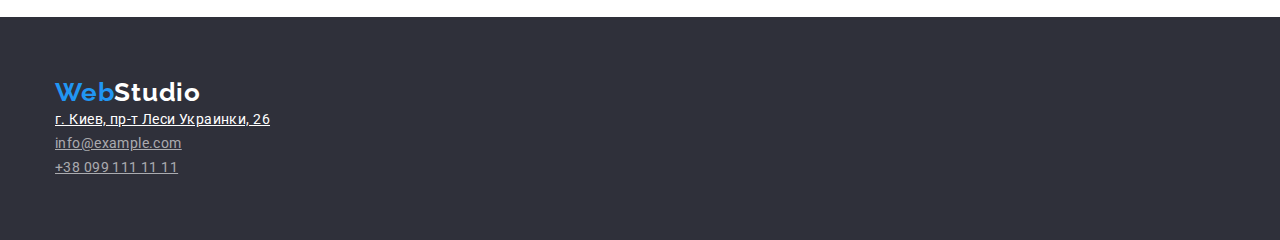
==== commit 8740e941: "ДЗ 3 варіант 1" ====
--- a/portfolio.html
+++ b/portfolio.html
@@ -46,104 +46,122 @@
  <!-- GALLERY -->
     <section class="gallery-section">
         <div class="container">
-            <ul>
-                <li class="list">
+            <ul class="portfolio-btn list">
+                <li class="list-btn">
                     <button class="gallery-btn" type="button">Все</button>
                 </li>
-                <li class="list">
+                <li class="list-btn">
                     <button class="gallery-btn" type="button">Веб-сайты</button>
                 </li>
-                <li class="list">
+                <li class="list-btn">
                     <button class="gallery-btn" type="button">Приложения</button>
                 </li>
-                <li class="list">
+                <li class="list-btn">
                     <button class="gallery-btn" type="button">Дизайн</button>
                 </li>
-                <li class="list">
+                <li class="list-btn">
                     <button class="gallery-btn" type="button">Маркетинг</button>
                 </li>
             </ul>
-            <ul>
-                <li class="list">
+            <ul class="list gallery-work">
+                <li class="gallery-foto">
                     <img
                         src="./imeges/gallery/websitetehno.jpg"
                         alt="Веб-сайт"
                         width="370"
                         height="294">
+                    <div class="gallery-foto-project">
                     <h3 class="project">Технокряк</h3>
-                    <p class="form-project">Веб-сайт</p>    
+                    <p class="form-project">Веб-сайт</p>                            
+                    </div> 
                 </li>
-                <li class="list">
+                <li class="gallery-foto">
                     <img
                         src="./imeges/gallery/designgoldrnstar.jpg"
                         alt="Дизайн"
                         width="370"
                         height="294">
-                    <h3 class="project">Постер <span lang="en">New Orlean vs Golden Star</span></h3>
-                    <p class="form-project">Дизайн</p>
+                    <div class="gallery-foto-project">
+                        <h3 class="project">Постер <span lang="en">New Orlean vs Golden Star</span></h3>
+                        <p class="form-project">Дизайн</p>
+                    </div>  
                 </li>
-                <li class="list">
+                <li class="gallery-foto">
                     <img
                         src="./imeges/gallery/applicsea.jpg"
                         alt="Приложение"
                         width="370"
                         height="294">
-                    <h3 class="project">Ресторан <span lang="en">Seafood</span></h3>
-                    <p class="form-project">Приложение</p>             
+                    <div class="gallery-foto-project">
+                        <h3 class="project">Ресторан <span lang="en">Seafood</span></h3>
+                        <p class="form-project">Приложение</p> 
+                    </div>         
                 </li>
-                <li class="list">
+                <li class="gallery-foto">
                     <img
                         src="./imeges/gallery/marketingprime.jpg"
                         alt="Маркетинг"
                         width="370"
                         height="294">
-                    <h3 class="project">Проект <span lang="en">Prime</span></h3>
-                    <p class="form-project">Маркетинг</p> 
+                    <div class="gallery-foto-project">
+                        <h3 class="project">Проект <span lang="en">Prime</span></h3>
+                        <p class="form-project">Маркетинг</p> 
+                    </div>
                 </li>
-                <li class="list">
+                <li class="gallery-foto">
                     <img
                         src="./imeges/gallery/applicboxes.jpg"
                         alt="Приложение"
                         width="370"
                         height="294">
-                    <h3 class="project">Проект <span lang="en">Boxes</span></h3>
-                    <p class="form-project">Приложение</p> 
+                    <div class="gallery-foto-project">
+                        <h3 class="project">Проект <span lang="en">Boxes</span></h3>
+                        <p class="form-project">Приложение</p> 
+                    </div>
                 </li>
-                <li class="list">
+                <li class="gallery-foto">
                     <img
                         src="./imeges/gallery/websiteborders.jpg"
                         alt="Веб-сайт"
                         width="370"
                         height="294">
-                    <h3 class="project" lang="en">Inspiration has no Borders</h3>
-                    <p class="form-project">Веб-сайт</p> 
+                    <div class="gallery-foto-project">
+                        <h3 class="project" lang="en">Inspiration has no Borders</h3>
+                        <p class="form-project">Веб-сайт</p>                         
+                    </div>
                 </li>
-                <li class="list">
+                <li class="gallery-foto">
                     <img
                         src="./imeges/gallery/designedition.jpg"
                         alt="Дизайн"
                         width="370"
                         height="294">
-                    <h3 class="project">Издание <span lang="en">Limited Edition</span></h3>
-                    <p class="form-project">Дизайн</p> 
+                    <div class="gallery-foto-project">
+                        <h3 class="project">Издание <span lang="en">Limited Edition</span></h3>
+                        <p class="form-project">Дизайн</p> 
+                    </div>
                 </li>
-                <li class="list">
+                <li class="gallery-foto">
                     <img
                         src="./imeges/gallery/mahketinglab.jpg"
                         alt="Маркетинг"
                         width="370"
                         height="294">
-                    <h3 class="project">Проект <span lang="en">LAB</span></h3>
-                    <p class="form-project">Маркетинг</p> 
+                    <div class="gallery-foto-project">
+                        <h3 class="project">Проект <span lang="en">LAB</span></h3>
+                        <p class="form-project">Маркетинг</p> 
+                    </div>
                 </li>
-                <li class="list">
+                <li class="gallery-foto">
                     <img
                         src="./imeges/gallery/applicbusiness.jpg"
                         alt="приложение"
                         width="370"
                         height="294">
+                    <div class="gallery-foto-project">
                         <h3 class="project" lang="en">Growing Business</h3>
                         <p class="form-project">Приложение</p> 
+                    </div>
                 </li>
             </ul>
         </div>
@@ -151,11 +169,11 @@
   
 </main>
 <!--FOOTER-->
-    <footer>
+    <footer class="footer">
         <div class="container">
-            <a class="link logo" href="WebStudio" lang="en">Web<span class="logolight">Studio</span></a>
+            <a class="link logo logo-footer" href="WebStudio" lang="en">Web<span class="logolight">Studio</span></a>
             <address>
-                <ul class="list">
+                <ul class="list adress-footer">
                     <li>
                         <a class="link-footer adress"
                             href="https://goo.gl/maps/aPMMfaf2fwCcFUGt7"
--- a/css/styles.css
+++ b/css/styles.css
@@ -8,6 +8,7 @@
 .list {
     list-style: none;
     display: flex;
+    
 }
 
 .link {
@@ -136,7 +137,8 @@
 .hero {
     padding-top: 200px;
     padding-bottom: 200px;
-background: var(--accent-background-dark);
+    background: var(--accent-background-dark);
+   
 }
 
 .main-title {
@@ -147,7 +149,14 @@
     letter-spacing: 0.06em;
     text-transform: uppercase;
     color: #FFFFFF;
-}
+    padding-bottom: 30px;
+    width: 696px;
+    height: 120px;
+    margin: 0 auto;
+    display: block;
+    
+   
+ }
 
 .modal-btn {
     font-family: 'Roboto', sans-serif;
@@ -163,7 +172,13 @@
     line-height: 1.88;
     letter-spacing: 0.06em;
     color: #FFFFFF;
-}
+    border: 0 solid;
+    margin: 0 auto;
+    display: block;
+    margin-top: 30px;
+  }
+
+  
 /*==============/HERO=======================*/
 
 /*===============DESCRIPTION==========*/
@@ -171,7 +186,13 @@
 padding-top: 94px;
 padding-bottom: 94px;
 }
-
+.description {
+    display: flex;
+    gap: 30px;
+}
+.block-description {
+    flex-basis: calc ((100%-90px)/4);
+}
 .text-description {
     font-weight: 400;
     font-size: 14px;
@@ -187,6 +208,7 @@
     letter-spacing: 0.03em;
     text-transform: uppercase;
     color:var(--accent-color-header);
+    margin-bottom: 10px;
 }
 /*===============/DESCRIPTION==========*/
 
@@ -194,6 +216,14 @@
 .section-working {
     padding-top: 94px;
     padding-bottom: 94px;
+}
+.foto-work {
+    display: flex;
+    flex-wrap: wrap;
+    gap: 30px; 
+}
+.foto {
+    flex-basis: calc ((100%-60px)/3);
 }
 
 /*================/WORKING=============*/
@@ -213,6 +243,7 @@
     text-align: center;
     letter-spacing: 0.03em;
     color:var(--accent-color-header);
+    margin-bottom: 10px;
 }
 
 .profession {
@@ -231,6 +262,18 @@
     text-align: center;
     letter-spacing: 0.03em;
     color:var(--accent-color-header);
+    margin-bottom: 50px;
+}
+.collective {
+    display: flex;
+    flex-wrap: wrap;
+    gap: 30px;
+}
+.foto-collective {
+    flex-basis: calc ((100%-90px)/4);
+}
+.collective-name-profession {
+    padding-top: 30px;
 }
 /*===========/COLLECTIVE===============*/
 
@@ -260,7 +303,10 @@
     text-align: center;
     letter-spacing: 0.03em;
     color: var(--accent-color-header);
-    background: #F5F4FA;   
+    background: #F5F4FA;
+    box-shadow: 0px 3px 1px rgba(0, 0, 0, 0.1), 0px 1px 2px rgba(0, 0, 0, 0.08), 0px 2px 2px rgba(0, 0, 0, 0.12);
+    border-radius: 4px;
+   border: 0 solid;
 
  }
  .gallery-btn:hover,
@@ -268,13 +314,28 @@
     color: #FFFFFF;
     background: var(--blue-color);
  }
-
+.portfolio-btn {
+    display: flex;
+    justify-content: center;
+    gap: 8px;
+    margin-bottom: 34px;
+    flex-basis: auto;
+}
+.gallery-foto-project {
+    padding-top: 20px;
+    padding-bottom: 20px;
+    padding-left: 24px;
+
+    border: 1px solid #ccc;
+
+}
  .project {
     font-weight: 700;
     font-size: 18px;
     line-height: 2;
     letter-spacing: 0.06em;
     color: var(--accent-color-header);
+    margin-bottom: 4px;
  }
 
 .form-project {
@@ -284,11 +345,25 @@
     letter-spacing: 0.03em;
     color:var(--accent-color-text);
 }
+.gallery-work {
+    display: flex;
+    flex-wrap: wrap;
+    gap: 30px;
+}
+.gallery-foto {
+    flex-basis: calc ((100%-240px)/9);
+}
 
 
 /*==============/GALLERY================*/
 
 /*================FOOTER========*/
+.footer {
+    padding-top: 60px;
+    padding-bottom: 60px;
+    background-color: var(--accent-background-dark);
+}
+
 .logolight {
     color: #FFFFFF;
 }
@@ -299,8 +374,7 @@
     font-size: 14px;
     line-height: 1.71;
     letter-spacing: 0.03em;
-    color: #000;
-    /*color: #FFFFFF;*/
+    color: #FFFFFF;
 }
 
 .connection {
@@ -309,11 +383,17 @@
     font-size: 14px;
     line-height: 1.71;
     letter-spacing: 0.03em;
-    color: #000;
-    /*color: rgba(255, 255, 255, 0.6);*/
+    color: rgba(255, 255, 255, 0.6);
 }
 .link-footer {
-
+    padding-bottom: 9px;
+}
+.adress-footer {
+    display: flex;
+    flex-direction:column;
+}
+.logo-footer {
+    margin-bottom: 20px;
 }
 /*=================/FOOTER========*/
 
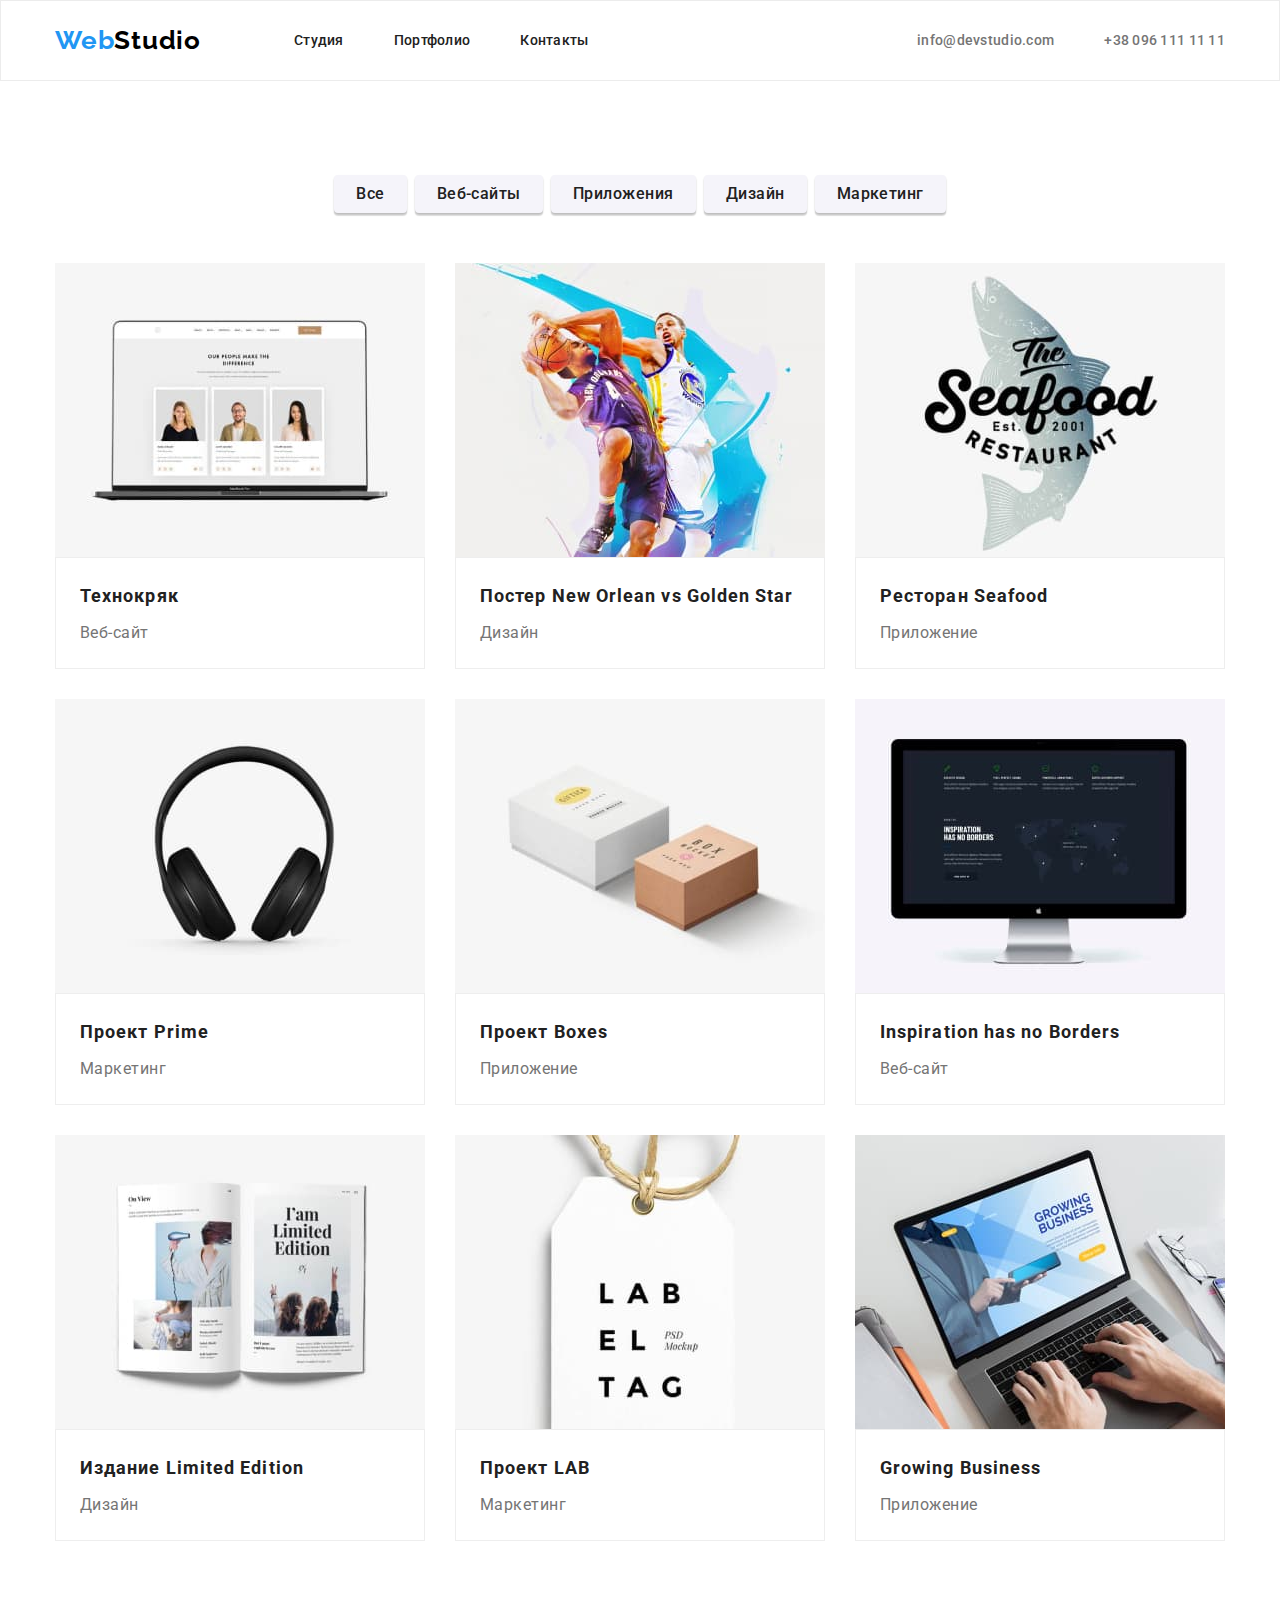
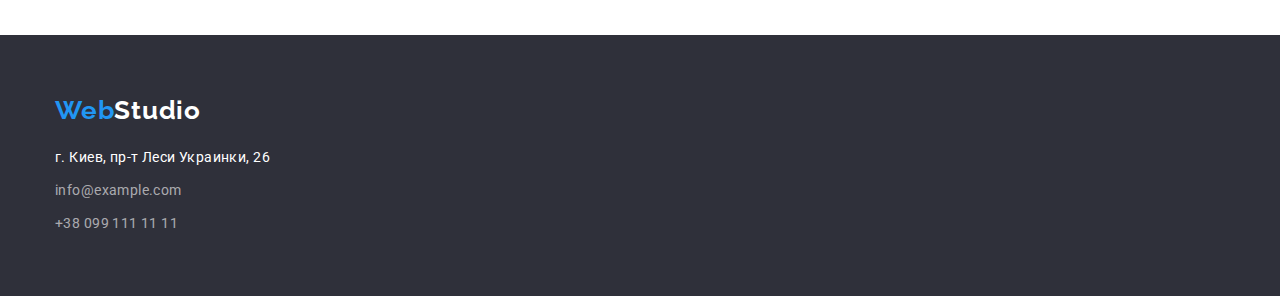
==== commit 9cc542a0: "ДЗ 3 варіант 2" ====
--- a/portfolio.html
+++ b/portfolio.html
@@ -174,7 +174,7 @@
             <a class="link logo logo-footer" href="WebStudio" lang="en">Web<span class="logolight">Studio</span></a>
             <address>
                 <ul class="list adress-footer">
-                    <li>
+                    <li class="adress-footer-map">
                         <a class="link-footer adress"
                             href="https://goo.gl/maps/aPMMfaf2fwCcFUGt7"
                             target="_blank" 
@@ -182,10 +182,10 @@
                         г. Киев, пр-т Леси Украинки, 26
                         </a>
                     </li>
-                    <li>
+                    <li class="email-footer">
                         <a class="link-footer connection" href="mailto:info@example.com">info@example.com</a>
                     </li>
-                    <li>
+                    <li class="tel-footer">
                         <a class="link-footer connection" href="tel:+380991111111">+38 099 111 11 11</a>
                     </li>
                 </ul>
--- a/css/styles.css
+++ b/css/styles.css
@@ -60,7 +60,7 @@
     justify-content: space-between;
 }
 .page-header {
-
+    border: 1px solid #ECECEC;
 }
 
 .pege-nav {
@@ -149,9 +149,7 @@
     letter-spacing: 0.06em;
     text-transform: uppercase;
     color: #FFFFFF;
-    padding-bottom: 30px;
     width: 696px;
-    height: 120px;
     margin: 0 auto;
     display: block;
     
@@ -184,7 +182,7 @@
 /*===============DESCRIPTION==========*/
 .section-description {
 padding-top: 94px;
-padding-bottom: 94px;
+
 }
 .description {
     display: flex;
@@ -192,6 +190,7 @@
 }
 .block-description {
     flex-basis: calc ((100%-90px)/4);
+    width: 270px;
 }
 .text-description {
     font-weight: 400;
@@ -215,7 +214,6 @@
 /*================WORKING=============*/
 .section-working {
     padding-top: 94px;
-    padding-bottom: 94px;
 }
 .foto-work {
     display: flex;
@@ -230,10 +228,9 @@
 
 /*===========COLLECTIVE===============*/
 .collective-section {
-    padding-top: 186px;
+    padding-top: 94px;
     padding-bottom: 94px;
     background: #F5F4FA;
-
 }
 
 .name {
@@ -274,6 +271,10 @@
 }
 .collective-name-profession {
     padding-top: 30px;
+    padding-bottom: 30px;
+    background: #FFFFFF;
+    box-shadow: 0px 1px 3px rgba(0, 0, 0, 0.12), 0px 1px 1px rgba(0, 0, 0, 0.14), 0px 2px 1px rgba(0, 0, 0, 0.2);
+    border-radius: 0px 0px 4px 4px;
 }
 /*===========/COLLECTIVE===============*/
 
@@ -295,8 +296,8 @@
     font-family: 'Roboto', sans-serif;
     padding-top: 6px;
     padding-bottom: 6px;
-    padding-left: 32px;
-    padding-right: 32px;
+    padding-left: 22px;
+    padding-right: 22px;
     font-weight: 500;
     font-size: 16px;
     line-height: 1.63;
@@ -306,8 +307,7 @@
     background: #F5F4FA;
     box-shadow: 0px 3px 1px rgba(0, 0, 0, 0.1), 0px 1px 2px rgba(0, 0, 0, 0.08), 0px 2px 2px rgba(0, 0, 0, 0.12);
     border-radius: 4px;
-   border: 0 solid;
-
+    border: 0 solid;
  }
  .gallery-btn:hover,
  .gallery-btn:focus {
@@ -318,15 +318,15 @@
     display: flex;
     justify-content: center;
     gap: 8px;
-    margin-bottom: 34px;
+    margin-bottom: 50px;
     flex-basis: auto;
 }
 .gallery-foto-project {
     padding-top: 20px;
     padding-bottom: 20px;
     padding-left: 24px;
-
-    border: 1px solid #ccc;
+    background: #FFFFFF;
+    border: 1px solid #EEEEEE;
 
 }
  .project {
@@ -375,6 +375,7 @@
     line-height: 1.71;
     letter-spacing: 0.03em;
     color: #FFFFFF;
+    
 }
 
 .connection {
@@ -386,14 +387,23 @@
     color: rgba(255, 255, 255, 0.6);
 }
 .link-footer {
-    padding-bottom: 9px;
+    text-decoration: none;
+    margin-top: 20px;
 }
 .adress-footer {
     display: flex;
     flex-direction:column;
-}
-.logo-footer {
-    margin-bottom: 20px;
+
+}
+
+.adress-footer-map {
+    margin-top: 20px;
+}
+.email-footer {
+    margin-top: 9px;
+}
+.tel-footer {
+    margin-top: 9px;
 }
 /*=================/FOOTER========*/
 
